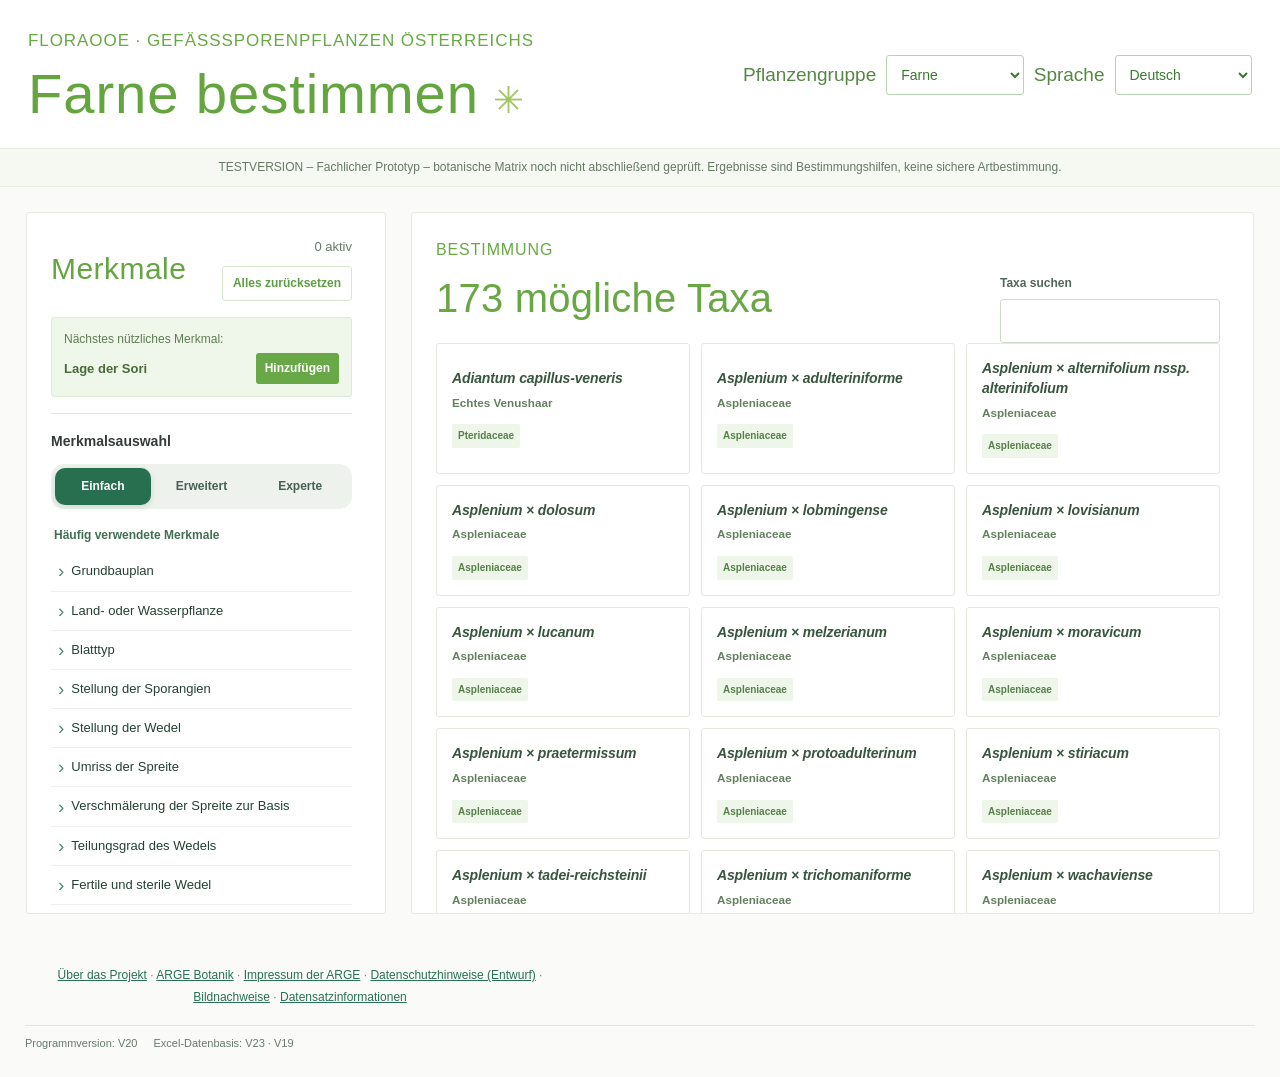
==== farne/index.html @ 5dcf0333 "V20: add plant group entry point" ====
<!doctype html>
<html lang="de"><head><base href="../"><meta charset="utf-8"><meta name="viewport" content="width=device-width,initial-scale=1"><title>FloraOOE – Farnschlüssel</title><link rel="stylesheet" href="css/main.css"></head>
<body>
<header><div class="mast"><div><div class="eyebrow" data-i18n="eyebrow">FLORAOOE · GEFÄSSSPORENPFLANZEN ÖSTERREICHS</div><h1><span data-i18n="headline">Farne bestimmen</span><span class="leaf">✳</span></h1></div><div class="header-actions"><label for="plant-group">Pflanzengruppe</label><select id="plant-group" aria-label="Pflanzengruppe"><option value="farne">Farne</option><option value="viola">Viola (in Vorbereitung)</option></select><label for="language" data-i18n="language">Sprache</label><select id="language"><option value="de">Deutsch</option><option value="en">English</option></select></div></div></header>
<div class="notice" data-i18n="notice">TESTVERSION – Fachlicher Prototyp – botanische Matrix noch nicht abschließend geprüft. Ergebnisse sind Bestimmungshilfen, keine sichere Artbestimmung.</div>
<main><aside class="filters"><div class="panel-title"><h2 data-i18n="characters">Merkmale</h2><div class="filter-toolbar"><span id="filter-count" class="quiet"></span><button id="reset" class="reset-inline" data-i18n="reset">Alles zurücksetzen</button></div></div><div id="suggestion" class="suggestion suggestion-sidebar"></div><div class="character-browser"><div class="character-browser-title" data-i18n="characterPicker">Merkmalsauswahl</div><div id="trait-level" class="trait-tabs" role="group" aria-label="Merkmalsumfang"><button type="button" data-level="simple" class="is-active" aria-pressed="true" data-i18n="levelSimple">Einfach</button><button type="button" data-level="extended" aria-pressed="false" data-i18n="levelExtended">Erweitert</button><button type="button" data-level="expert" aria-pressed="false" data-i18n="levelExpert">Experte</button></div><div id="character-catalog"></div></div><details class="helper"><summary data-i18n="howFiltering">Wie wird gefiltert?</summary><p data-i18n="filterHelp">Verschiedene Merkmale werden mit UND kombiniert, mehrere Zustände innerhalb eines Merkmals mit ODER. Unbekannte Taxonwerte bleiben als mögliche Treffer erhalten.</p></details></aside>
<section class="results"><div class="results-top"><div><div class="eyebrow" data-i18n="identification">BESTIMMUNG</div><h2><span id="count">–</span> <span data-i18n="possibleTaxa">mögliche Taxa</span></h2><p class="muted" id="summary"></p></div><div class="sort"><label for="search" data-i18n="searchLabel">Taxa suchen</label><input id="search" autocomplete="off"></div></div><div id="list" class="taxon-list"></div></section></main>
<dialog id="info-dialog" class="info-dialog"><div class="modal-heading"><h2 id="info-title"></h2><button id="info-close" class="outline" data-i18n="close">Schließen</button></div><p id="info-description"></p><div id="info-illustration"></div></dialog>
<dialog id="details"><div class="modal-heading"><h2 id="detail-name"></h2><button id="close" class="outline" data-i18n="close">Schließen</button></div><div id="detail-body"></div></dialog>
<footer class="project-footer">
  
  <div class="project-links"><a href="projekt.html" data-i18n="projectTitle">Über das Projekt</a> · <a href="https://www.argebotanik-ooe.at/" target="_blank" rel="noopener noreferrer" data-i18n="projectWebsite">ARGE Botanik</a> · <a href="https://www.argebotanik-ooe.at/about/" target="_blank" rel="noopener noreferrer" data-i18n="imprint">Impressum der ARGE</a> · <a href="datenschutz.html" data-i18n="privacyDraft">Datenschutzhinweise (Entwurf)</a> · <a href="bildnachweise.html" data-i18n="credits">Bildnachweise</a> · <a href="data/metadata.json" data-i18n="metadata">Datensatzinformationen</a></div>
  <div class="version-info" id="version-info" aria-label="Versionsinformationen"><span id="program-version">Programm V20</span><span id="data-version">Excel-Datenbasis: wird geladen …</span></div>
</footer>
<script type="module" src="js/app.js"></script></body></html>
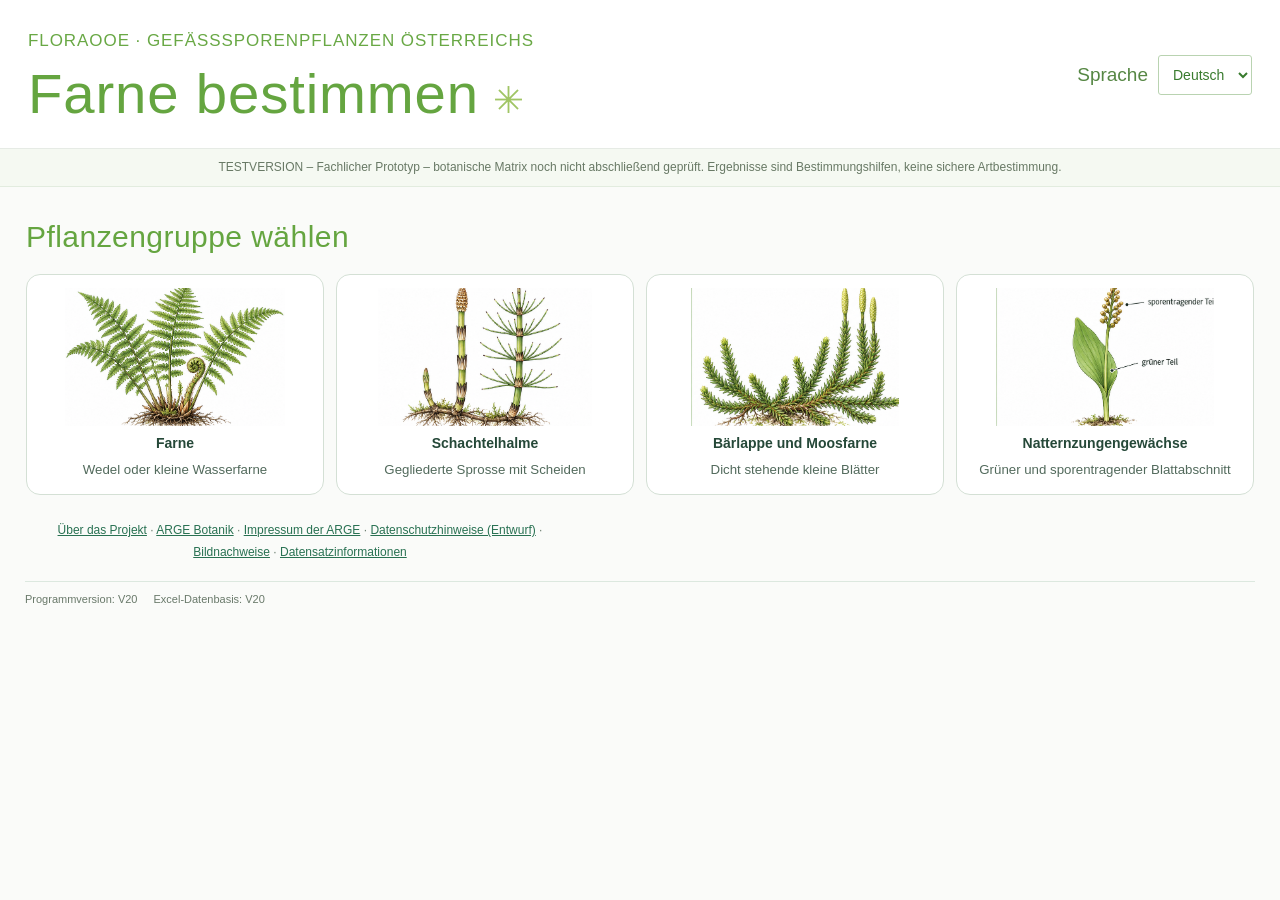
==== commit d75109b6: "V20: Farnschlüssel mit Gruppenauswahl und aktuellem Excel-Export" ====
--- a/farne/index.html
+++ b/farne/index.html
@@ -1,9 +1,13 @@
 <!doctype html>
-<html lang="de"><head><base href="../"><meta charset="utf-8"><meta name="viewport" content="width=device-width,initial-scale=1"><title>FloraOOE – Farnschlüssel</title><link rel="stylesheet" href="css/main.css"></head>
+<html lang="de"><head><base href="../"><meta charset="utf-8"><meta name="viewport" content="width=device-width,initial-scale=1"><title>FloraOOE – Farnschlüssel</title><link rel="stylesheet" href="css/main.css?v=20.2"></head>
 <body>
-<header><div class="mast"><div><div class="eyebrow" data-i18n="eyebrow">FLORAOOE · GEFÄSSSPORENPFLANZEN ÖSTERREICHS</div><h1><span data-i18n="headline">Farne bestimmen</span><span class="leaf">✳</span></h1></div><div class="header-actions"><label for="plant-group">Pflanzengruppe</label><select id="plant-group" aria-label="Pflanzengruppe"><option value="farne">Farne</option><option value="viola">Viola (in Vorbereitung)</option></select><label for="language" data-i18n="language">Sprache</label><select id="language"><option value="de">Deutsch</option><option value="en">English</option></select></div></div></header>
+<header><div class="mast"><div><div class="eyebrow" data-i18n="eyebrow">FLORAOOE · GEFÄSSSPORENPFLANZEN ÖSTERREICHS</div><h1><span data-i18n="headline">Farne bestimmen</span><span class="leaf">✳</span></h1></div><div class="header-actions"><label for="language" data-i18n="language">Sprache</label><select id="language"><option value="de">Deutsch</option><option value="en">English</option></select></div></div></header>
 <div class="notice" data-i18n="notice">TESTVERSION – Fachlicher Prototyp – botanische Matrix noch nicht abschließend geprüft. Ergebnisse sind Bestimmungshilfen, keine sichere Artbestimmung.</div>
-<main><aside class="filters"><div class="panel-title"><h2 data-i18n="characters">Merkmale</h2><div class="filter-toolbar"><span id="filter-count" class="quiet"></span><button id="reset" class="reset-inline" data-i18n="reset">Alles zurücksetzen</button></div></div><div id="suggestion" class="suggestion suggestion-sidebar"></div><div class="character-browser"><div class="character-browser-title" data-i18n="characterPicker">Merkmalsauswahl</div><div id="trait-level" class="trait-tabs" role="group" aria-label="Merkmalsumfang"><button type="button" data-level="simple" class="is-active" aria-pressed="true" data-i18n="levelSimple">Einfach</button><button type="button" data-level="extended" aria-pressed="false" data-i18n="levelExtended">Erweitert</button><button type="button" data-level="expert" aria-pressed="false" data-i18n="levelExpert">Experte</button></div><div id="character-catalog"></div></div><details class="helper"><summary data-i18n="howFiltering">Wie wird gefiltert?</summary><p data-i18n="filterHelp">Verschiedene Merkmale werden mit UND kombiniert, mehrere Zustände innerhalb eines Merkmals mit ODER. Unbekannte Taxonwerte bleiben als mögliche Treffer erhalten.</p></details></aside>
+<section class="group-picker" id="identification-groups" aria-labelledby="identification-group-title">
+  <h2 id="identification-group-title">Pflanzengruppe wählen</h2>
+  <div class="group-cards" id="identification-group-cards" role="group" aria-labelledby="identification-group-title"></div>
+</section>
+<main id="identification" hidden><aside class="filters"><div class="panel-title"><h2 data-i18n="characters">Merkmale</h2><div class="filter-toolbar"><span id="filter-count" class="quiet"></span><button id="reset" class="reset-inline" data-i18n="reset">Alles zurücksetzen</button></div></div><div id="suggestion" class="suggestion suggestion-sidebar"></div><div class="character-browser"><div class="character-browser-title" data-i18n="characterPicker">Merkmalsauswahl</div><div id="trait-level" class="trait-tabs" role="group" aria-label="Merkmalsumfang"><button type="button" data-level="simple" class="is-active" aria-pressed="true" data-i18n="levelSimple">Einfach</button><button type="button" data-level="extended" aria-pressed="false" data-i18n="levelExtended">Erweitert</button><button type="button" data-level="expert" aria-pressed="false" data-i18n="levelExpert">Experte</button></div><div id="character-catalog"></div></div><details class="helper"><summary data-i18n="howFiltering">Wie wird gefiltert?</summary><p data-i18n="filterHelp">Verschiedene Merkmale werden mit UND kombiniert, mehrere Zustände innerhalb eines Merkmals mit ODER. Unbekannte Taxonwerte bleiben als mögliche Treffer erhalten.</p></details></aside>
 <section class="results"><div class="results-top"><div><div class="eyebrow" data-i18n="identification">BESTIMMUNG</div><h2><span id="count">–</span> <span data-i18n="possibleTaxa">mögliche Taxa</span></h2><p class="muted" id="summary"></p></div><div class="sort"><label for="search" data-i18n="searchLabel">Taxa suchen</label><input id="search" autocomplete="off"></div></div><div id="list" class="taxon-list"></div></section></main>
 <dialog id="info-dialog" class="info-dialog"><div class="modal-heading"><h2 id="info-title"></h2><button id="info-close" class="outline" data-i18n="close">Schließen</button></div><p id="info-description"></p><div id="info-illustration"></div></dialog>
 <dialog id="details"><div class="modal-heading"><h2 id="detail-name"></h2><button id="close" class="outline" data-i18n="close">Schließen</button></div><div id="detail-body"></div></dialog>
@@ -12,4 +16,4 @@
   <div class="project-links"><a href="projekt.html" data-i18n="projectTitle">Über das Projekt</a> · <a href="https://www.argebotanik-ooe.at/" target="_blank" rel="noopener noreferrer" data-i18n="projectWebsite">ARGE Botanik</a> · <a href="https://www.argebotanik-ooe.at/about/" target="_blank" rel="noopener noreferrer" data-i18n="imprint">Impressum der ARGE</a> · <a href="datenschutz.html" data-i18n="privacyDraft">Datenschutzhinweise (Entwurf)</a> · <a href="bildnachweise.html" data-i18n="credits">Bildnachweise</a> · <a href="data/metadata.json" data-i18n="metadata">Datensatzinformationen</a></div>
   <div class="version-info" id="version-info" aria-label="Versionsinformationen"><span id="program-version">Programm V20</span><span id="data-version">Excel-Datenbasis: wird geladen …</span></div>
 </footer>
-<script type="module" src="js/app.js"></script></body></html>+<script type="module" src="js/app.js?v=20.5"></script></body></html>
